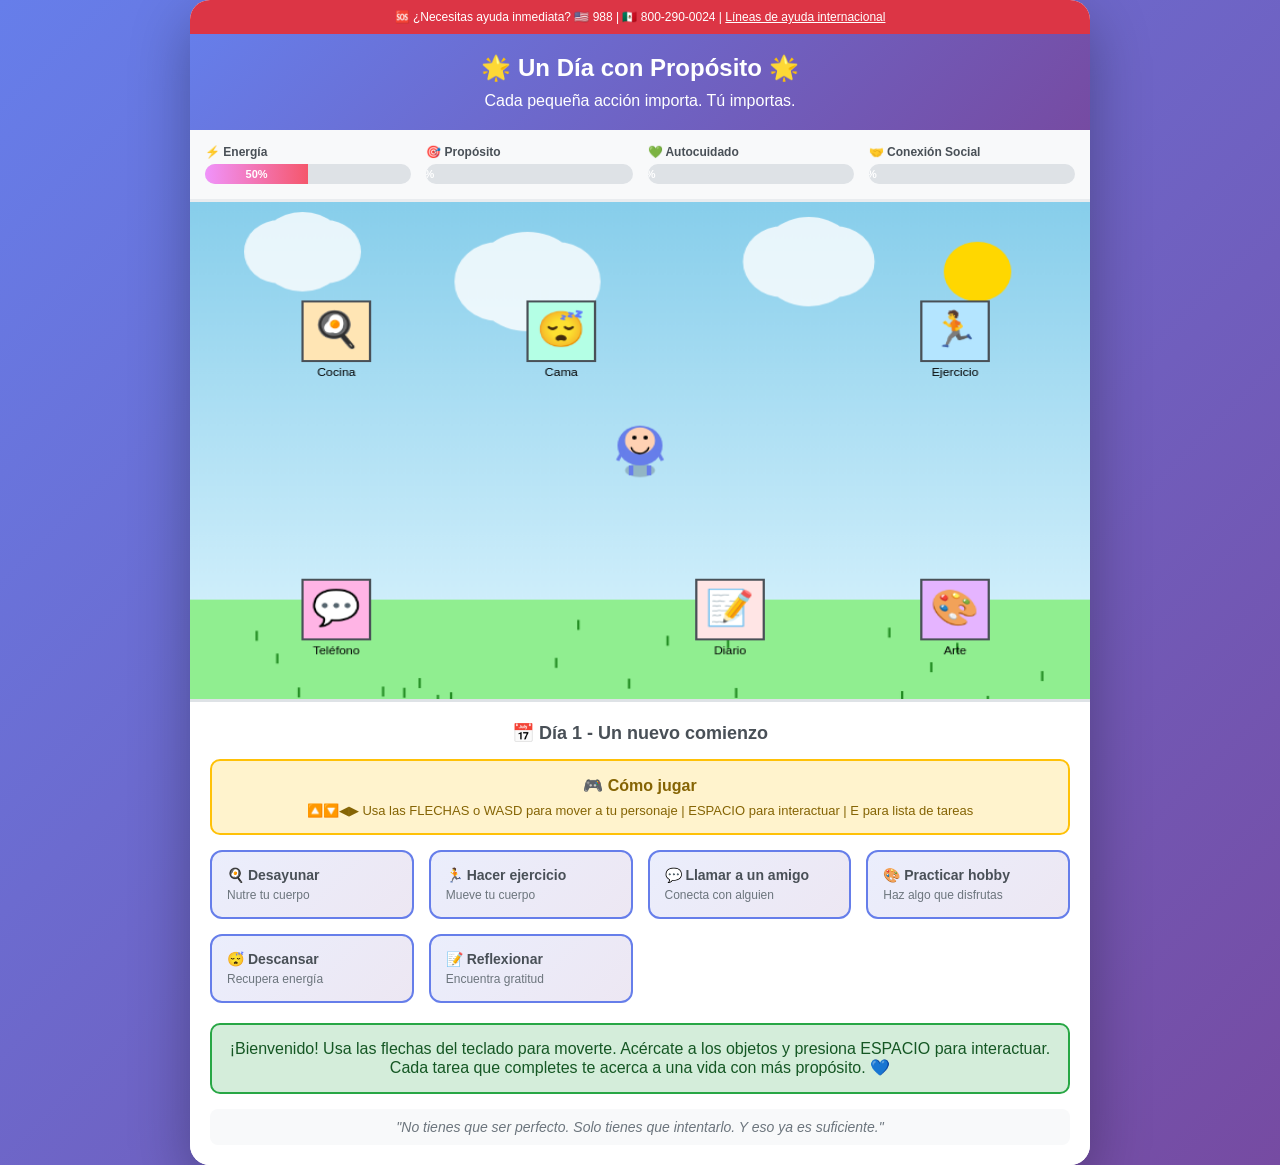
==== interactive-game.html @ 07a1b83d "Add interactive 2D therapeutic game with animated character Created "Un Día con Propósito" - an inte" ====
<!DOCTYPE html>
<html lang="es">
<head>
    <meta charset="UTF-8">
    <meta name="viewport" content="width=device-width, initial-scale=1.0">
    <title>Un Día con Propósito - Juego Terapéutico Interactivo</title>
    <style>
        * {
            margin: 0;
            padding: 0;
            box-sizing: border-box;
        }

        body {
            font-family: 'Segoe UI', Tahoma, Geneva, Verdana, sans-serif;
            background: linear-gradient(135deg, #667eea 0%, #764ba2 100%);
            display: flex;
            justify-content: center;
            align-items: center;
            min-height: 100vh;
            overflow: hidden;
        }

        #game-container {
            background: white;
            border-radius: 20px;
            box-shadow: 0 20px 60px rgba(0,0,0,0.3);
            overflow: hidden;
            max-width: 900px;
            width: 95%;
        }

        #game-header {
            background: linear-gradient(135deg, #667eea 0%, #764ba2 100%);
            color: white;
            padding: 20px;
            text-align: center;
        }

        #game-header h1 {
            font-size: 24px;
            margin-bottom: 10px;
        }

        #game-stats {
            display: flex;
            justify-content: space-around;
            flex-wrap: wrap;
            gap: 15px;
            padding: 15px;
            background: #f8f9fa;
            border-bottom: 3px solid #e9ecef;
        }

        .stat-bar {
            flex: 1;
            min-width: 150px;
        }

        .stat-label {
            font-size: 12px;
            font-weight: bold;
            color: #495057;
            margin-bottom: 5px;
            display: flex;
            align-items: center;
            gap: 5px;
        }

        .stat-progress {
            background: #dee2e6;
            height: 20px;
            border-radius: 10px;
            overflow: hidden;
            position: relative;
        }

        .stat-fill {
            height: 100%;
            transition: width 0.5s ease, background-color 0.5s ease;
            display: flex;
            align-items: center;
            justify-content: center;
            font-size: 11px;
            font-weight: bold;
            color: white;
        }

        .stat-fill.energy {
            background: linear-gradient(90deg, #f093fb 0%, #f5576c 100%);
        }

        .stat-fill.purpose {
            background: linear-gradient(90deg, #4facfe 0%, #00f2fe 100%);
        }

        .stat-fill.care {
            background: linear-gradient(90deg, #43e97b 0%, #38f9d7 100%);
        }

        .stat-fill.social {
            background: linear-gradient(90deg, #fa709a 0%, #fee140 100%);
        }

        #game-canvas {
            display: block;
            background: #e3f2fd;
            width: 100%;
            height: 500px;
            border-bottom: 3px solid #dee2e6;
        }

        #game-info {
            padding: 20px;
            background: white;
        }

        #tasks-container {
            display: grid;
            grid-template-columns: repeat(auto-fit, minmax(200px, 1fr));
            gap: 15px;
            margin-bottom: 20px;
        }

        .task-card {
            background: linear-gradient(135deg, #667eea22 0%, #764ba222 100%);
            border: 2px solid #667eea;
            border-radius: 12px;
            padding: 15px;
            cursor: pointer;
            transition: all 0.3s ease;
            position: relative;
        }

        .task-card:hover {
            transform: translateY(-3px);
            box-shadow: 0 5px 15px rgba(102, 126, 234, 0.3);
        }

        .task-card.completed {
            background: linear-gradient(135deg, #43e97b22 0%, #38f9d722 100%);
            border-color: #43e97b;
            opacity: 0.7;
        }

        .task-card.completed::after {
            content: '✓';
            position: absolute;
            top: 10px;
            right: 10px;
            font-size: 24px;
            color: #43e97b;
        }

        .task-title {
            font-weight: bold;
            color: #495057;
            margin-bottom: 5px;
            font-size: 14px;
        }

        .task-description {
            font-size: 12px;
            color: #6c757d;
        }

        #controls-hint {
            background: #fff3cd;
            border: 2px solid #ffc107;
            border-radius: 10px;
            padding: 15px;
            margin-bottom: 15px;
            text-align: center;
        }

        #controls-hint h3 {
            color: #856404;
            font-size: 16px;
            margin-bottom: 8px;
        }

        #controls-hint p {
            color: #856404;
            font-size: 13px;
        }

        #message-box {
            background: #d4edda;
            border: 2px solid #28a745;
            border-radius: 10px;
            padding: 15px;
            margin-top: 15px;
            display: none;
            animation: slideIn 0.3s ease;
        }

        @keyframes slideIn {
            from {
                opacity: 0;
                transform: translateY(-10px);
            }
            to {
                opacity: 1;
                transform: translateY(0);
            }
        }

        #message-text {
            color: #155724;
            font-weight: 500;
            text-align: center;
        }

        .crisis-banner {
            background: #dc3545;
            color: white;
            padding: 10px;
            text-align: center;
            font-size: 12px;
        }

        .crisis-banner a {
            color: white;
            text-decoration: underline;
        }

        #day-counter {
            text-align: center;
            font-size: 18px;
            color: #495057;
            font-weight: bold;
            margin-bottom: 15px;
        }

        .motivational-quote {
            text-align: center;
            font-style: italic;
            color: #6c757d;
            font-size: 14px;
            margin-top: 15px;
            padding: 10px;
            background: #f8f9fa;
            border-radius: 8px;
        }
    </style>
</head>
<body>
    <div id="game-container">
        <div class="crisis-banner">
            🆘 ¿Necesitas ayuda inmediata? 🇺🇸 988 | 🇲🇽 800-290-0024 |
            <a href="https://findahelpline.com" target="_blank">Líneas de ayuda internacional</a>
        </div>

        <div id="game-header">
            <h1>🌟 Un Día con Propósito 🌟</h1>
            <p>Cada pequeña acción importa. Tú importas.</p>
        </div>

        <div id="game-stats">
            <div class="stat-bar">
                <div class="stat-label">⚡ Energía</div>
                <div class="stat-progress">
                    <div class="stat-fill energy" id="energy-bar" style="width: 50%">50%</div>
                </div>
            </div>
            <div class="stat-bar">
                <div class="stat-label">🎯 Propósito</div>
                <div class="stat-progress">
                    <div class="stat-fill purpose" id="purpose-bar" style="width: 0%">0%</div>
                </div>
            </div>
            <div class="stat-bar">
                <div class="stat-label">💚 Autocuidado</div>
                <div class="stat-progress">
                    <div class="stat-fill care" id="care-bar" style="width: 0%">0%</div>
                </div>
            </div>
            <div class="stat-bar">
                <div class="stat-label">🤝 Conexión Social</div>
                <div class="stat-progress">
                    <div class="stat-fill social" id="social-bar" style="width: 0%">0%</div>
                </div>
            </div>
        </div>

        <canvas id="game-canvas" width="800" height="500"></canvas>

        <div id="game-info">
            <div id="day-counter">📅 Día 1 - Un nuevo comienzo</div>

            <div id="controls-hint">
                <h3>🎮 Cómo jugar</h3>
                <p>🔼🔽◀▶ Usa las FLECHAS o WASD para mover a tu personaje |
                   ESPACIO para interactuar | E para lista de tareas</p>
            </div>

            <div id="tasks-container">
                <div class="task-card" data-task="breakfast">
                    <div class="task-title">🍳 Desayunar</div>
                    <div class="task-description">Nutre tu cuerpo</div>
                </div>
                <div class="task-card" data-task="exercise">
                    <div class="task-title">🏃 Hacer ejercicio</div>
                    <div class="task-description">Mueve tu cuerpo</div>
                </div>
                <div class="task-card" data-task="friend">
                    <div class="task-title">💬 Llamar a un amigo</div>
                    <div class="task-description">Conecta con alguien</div>
                </div>
                <div class="task-card" data-task="hobby">
                    <div class="task-title">🎨 Practicar hobby</div>
                    <div class="task-description">Haz algo que disfrutas</div>
                </div>
                <div class="task-card" data-task="rest">
                    <div class="task-title">😴 Descansar</div>
                    <div class="task-description">Recupera energía</div>
                </div>
                <div class="task-card" data-task="gratitude">
                    <div class="task-title">📝 Reflexionar</div>
                    <div class="task-description">Encuentra gratitud</div>
                </div>
            </div>

            <div id="message-box">
                <div id="message-text"></div>
            </div>

            <div class="motivational-quote">
                "No tienes que ser perfecto. Solo tienes que intentarlo. Y eso ya es suficiente."
            </div>
        </div>
    </div>

    <script>
        // Game State
        const gameState = {
            day: 1,
            energy: 50,
            purpose: 0,
            care: 0,
            social: 0,
            tasks: {
                breakfast: false,
                exercise: false,
                friend: false,
                hobby: false,
                rest: false,
                gratitude: false
            },
            playerX: 400,
            playerY: 250,
            playerSpeed: 3,
            playerDirection: 'down',
            playerAnimFrame: 0,
            animCounter: 0
        };

        // Canvas setup
        const canvas = document.getElementById('game-canvas');
        const ctx = canvas.getContext('2d');

        // Game objects in the world
        const gameObjects = [
            { x: 100, y: 100, width: 60, height: 60, type: 'breakfast', emoji: '🍳', label: 'Cocina', color: '#FFE5B4' },
            { x: 650, y: 100, width: 60, height: 60, type: 'exercise', emoji: '🏃', label: 'Ejercicio', color: '#B4E5FF' },
            { x: 100, y: 380, width: 60, height: 60, type: 'friend', emoji: '💬', label: 'Teléfono', color: '#FFB4E5' },
            { x: 650, y: 380, width: 60, height: 60, type: 'hobby', emoji: '🎨', label: 'Arte', color: '#E5B4FF' },
            { x: 300, y: 100, width: 60, height: 60, type: 'rest', emoji: '😴', label: 'Cama', color: '#B4FFE5' },
            { x: 450, y: 380, width: 60, height: 60, type: 'gratitude', emoji: '📝', label: 'Diario', color: '#FFE5E5' }
        ];

        // Keyboard state
        const keys = {};

        // Event listeners
        document.addEventListener('keydown', (e) => {
            keys[e.key.toLowerCase()] = true;

            if (e.key === ' ') {
                e.preventDefault();
                checkInteraction();
            }
        });

        document.addEventListener('keyup', (e) => {
            keys[e.key.toLowerCase()] = false;
        });

        // Update player position
        function updatePlayer() {
            let moving = false;
            let newX = gameState.playerX;
            let newY = gameState.playerY;

            // Movement controls
            if (keys['arrowup'] || keys['w']) {
                newY -= gameState.playerSpeed;
                gameState.playerDirection = 'up';
                moving = true;
            }
            if (keys['arrowdown'] || keys['s']) {
                newY += gameState.playerSpeed;
                gameState.playerDirection = 'down';
                moving = true;
            }
            if (keys['arrowleft'] || keys['a']) {
                newX -= gameState.playerSpeed;
                gameState.playerDirection = 'left';
                moving = true;
            }
            if (keys['arrowright'] || keys['d']) {
                newX += gameState.playerSpeed;
                gameState.playerDirection = 'right';
                moving = true;
            }

            // Boundary checking
            const playerSize = 40;
            if (newX >= playerSize/2 && newX <= canvas.width - playerSize/2) {
                gameState.playerX = newX;
            }
            if (newY >= playerSize/2 && newY <= canvas.height - playerSize/2) {
                gameState.playerY = newY;
            }

            // Animation
            if (moving) {
                gameState.animCounter++;
                if (gameState.animCounter % 10 === 0) {
                    gameState.playerAnimFrame = (gameState.playerAnimFrame + 1) % 4;
                }
            } else {
                gameState.playerAnimFrame = 0;
            }
        }

        // Draw player (animated character)
        function drawPlayer() {
            const playerSize = 40;
            const x = gameState.playerX;
            const y = gameState.playerY;

            // Shadow
            ctx.fillStyle = 'rgba(0,0,0,0.2)';
            ctx.beginPath();
            ctx.ellipse(x, y + playerSize/2, playerSize/3, playerSize/6, 0, 0, Math.PI * 2);
            ctx.fill();

            // Body
            ctx.fillStyle = '#667eea';
            ctx.beginPath();
            ctx.arc(x, y - 5, playerSize/2, 0, Math.PI * 2);
            ctx.fill();

            // Face
            ctx.fillStyle = '#FFD1B3';
            ctx.beginPath();
            ctx.arc(x, y - 10, playerSize/3, 0, Math.PI * 2);
            ctx.fill();

            // Eyes
            const eyeOffset = 5;
            const eyeY = y - 13;
            ctx.fillStyle = '#000';

            // Blink animation
            if (gameState.playerAnimFrame === 2) {
                ctx.fillRect(x - eyeOffset, eyeY, 3, 1);
                ctx.fillRect(x + eyeOffset - 3, eyeY, 3, 1);
            } else {
                ctx.beginPath();
                ctx.arc(x - eyeOffset, eyeY, 2, 0, Math.PI * 2);
                ctx.arc(x + eyeOffset, eyeY, 2, 0, Math.PI * 2);
                ctx.fill();
            }

            // Smile
            ctx.strokeStyle = '#000';
            ctx.lineWidth = 1.5;
            ctx.beginPath();
            ctx.arc(x, y - 5, 8, 0.2, Math.PI - 0.2);
            ctx.stroke();

            // Arms (animated)
            const armOffset = Math.sin(gameState.playerAnimFrame * 0.5) * 3;
            ctx.strokeStyle = '#667eea';
            ctx.lineWidth = 3;

            // Left arm
            ctx.beginPath();
            ctx.moveTo(x - 15, y);
            ctx.lineTo(x - 20, y + 10 + armOffset);
            ctx.stroke();

            // Right arm
            ctx.beginPath();
            ctx.moveTo(x + 15, y);
            ctx.lineTo(x + 20, y + 10 - armOffset);
            ctx.stroke();

            // Legs (animated)
            const legOffset = Math.sin(gameState.playerAnimFrame * 0.5) * 5;
            ctx.lineWidth = 4;

            // Left leg
            ctx.beginPath();
            ctx.moveTo(x - 8, y + 15);
            ctx.lineTo(x - 8, y + 25 + legOffset);
            ctx.stroke();

            // Right leg
            ctx.beginPath();
            ctx.moveTo(x + 8, y + 15);
            ctx.lineTo(x + 8, y + 25 - legOffset);
            ctx.stroke();
        }

        // Draw game objects
        function drawObjects() {
            gameObjects.forEach(obj => {
                // Object background
                ctx.fillStyle = obj.color;
                ctx.fillRect(obj.x, obj.y, obj.width, obj.height);

                // Border
                ctx.strokeStyle = '#495057';
                ctx.lineWidth = 2;
                ctx.strokeRect(obj.x, obj.y, obj.width, obj.height);

                // Emoji
                ctx.font = '35px Arial';
                ctx.textAlign = 'center';
                ctx.textBaseline = 'middle';
                ctx.fillText(obj.emoji, obj.x + obj.width/2, obj.y + obj.height/2);

                // Label
                ctx.font = '11px Arial';
                ctx.fillStyle = '#000';
                ctx.fillText(obj.label, obj.x + obj.width/2, obj.y + obj.height + 12);

                // Highlight if near player
                const distance = Math.hypot(
                    gameState.playerX - (obj.x + obj.width/2),
                    gameState.playerY - (obj.y + obj.height/2)
                );

                if (distance < 80) {
                    ctx.strokeStyle = '#ffc107';
                    ctx.lineWidth = 3;
                    ctx.strokeRect(obj.x - 2, obj.y - 2, obj.width + 4, obj.height + 4);

                    // "Press SPACE" hint
                    if (!gameState.tasks[obj.type]) {
                        ctx.font = 'bold 12px Arial';
                        ctx.fillStyle = '#ffc107';
                        ctx.fillText('ESPACIO', obj.x + obj.width/2, obj.y - 15);
                    }
                }

                // Checkmark if completed
                if (gameState.tasks[obj.type]) {
                    ctx.font = '25px Arial';
                    ctx.fillStyle = '#28a745';
                    ctx.fillText('✓', obj.x + obj.width - 10, obj.y + 10);
                }
            });
        }

        // Draw background
        function drawBackground() {
            // Sky gradient
            const gradient = ctx.createLinearGradient(0, 0, 0, canvas.height);
            gradient.addColorStop(0, '#87CEEB');
            gradient.addColorStop(1, '#E0F6FF');
            ctx.fillStyle = gradient;
            ctx.fillRect(0, 0, canvas.width, canvas.height);

            // Ground
            ctx.fillStyle = '#90EE90';
            ctx.fillRect(0, canvas.height - 100, canvas.width, 100);

            // Clouds
            drawCloud(100, 50, 40);
            drawCloud(300, 80, 50);
            drawCloud(550, 60, 45);

            // Sun
            ctx.fillStyle = '#FFD700';
            ctx.beginPath();
            ctx.arc(700, 70, 30, 0, Math.PI * 2);
            ctx.fill();

            // Grass details
            for (let i = 0; i < 20; i++) {
                const x = Math.random() * canvas.width;
                const y = canvas.height - Math.random() * 80;
                ctx.fillStyle = '#228B22';
                ctx.fillRect(x, y, 2, 10);
            }
        }

        function drawCloud(x, y, size) {
            ctx.fillStyle = 'rgba(255, 255, 255, 0.8)';
            ctx.beginPath();
            ctx.arc(x, y, size, 0, Math.PI * 2);
            ctx.arc(x + size/2, y, size * 0.8, 0, Math.PI * 2);
            ctx.arc(x - size/2, y, size * 0.8, 0, Math.PI * 2);
            ctx.fill();
        }

        // Check for interactions
        function checkInteraction() {
            gameObjects.forEach(obj => {
                const distance = Math.hypot(
                    gameState.playerX - (obj.x + obj.width/2),
                    gameState.playerY - (obj.y + obj.height/2)
                );

                if (distance < 80 && !gameState.tasks[obj.type]) {
                    completeTask(obj.type);
                }
            });
        }

        // Complete a task
        function completeTask(taskType) {
            if (gameState.tasks[taskType]) return;

            gameState.tasks[taskType] = true;

            // Update task card
            const taskCard = document.querySelector(`[data-task="${taskType}"]`);
            if (taskCard) {
                taskCard.classList.add('completed');
            }

            // Update stats based on task
            const taskEffects = {
                breakfast: { energy: 10, care: 15, purpose: 10, message: '¡Excelente! Nutriste tu cuerpo. Cada comida es un acto de amor propio.' },
                exercise: { energy: -5, care: 20, purpose: 15, message: '¡Increíble! Moviste tu cuerpo. El ejercicio libera endorfinas que mejoran tu ánimo.' },
                friend: { social: 25, purpose: 15, energy: 5, message: '¡Genial! Conectaste con alguien. Las relaciones son esenciales para nuestro bienestar.' },
                hobby: { purpose: 20, care: 10, energy: -3, message: '¡Maravilloso! Hiciste algo que disfrutas. Tus pasiones dan sentido a la vida.' },
                rest: { energy: 20, care: 15, purpose: 5, message: '¡Bien hecho! Descansaste. El descanso no es pereza, es necesario para recuperarte.' },
                gratitude: { purpose: 25, care: 10, social: 10, message: '¡Hermoso! Reflexionaste sobre lo bueno. La gratitud transforma nuestra perspectiva.' }
            };

            const effect = taskEffects[taskType];

            // Apply stat changes
            gameState.energy = Math.max(0, Math.min(100, gameState.energy + (effect.energy || 0)));
            gameState.purpose = Math.min(100, gameState.purpose + (effect.purpose || 0));
            gameState.care = Math.min(100, gameState.care + (effect.care || 0));
            gameState.social = Math.min(100, gameState.social + (effect.social || 0));

            // Update UI
            updateStats();
            showMessage(effect.message);

            // Check if all tasks completed
            if (Object.values(gameState.tasks).every(t => t)) {
                setTimeout(() => {
                    completeDay();
                }, 2000);
            }
        }

        // Update stat bars
        function updateStats() {
            updateStatBar('energy-bar', gameState.energy);
            updateStatBar('purpose-bar', gameState.purpose);
            updateStatBar('care-bar', gameState.care);
            updateStatBar('social-bar', gameState.social);
        }

        function updateStatBar(id, value) {
            const bar = document.getElementById(id);
            bar.style.width = value + '%';
            bar.textContent = Math.round(value) + '%';
        }

        // Show message
        function showMessage(text) {
            const messageBox = document.getElementById('message-box');
            const messageText = document.getElementById('message-text');

            messageText.textContent = text;
            messageBox.style.display = 'block';
            messageBox.style.background = '#d4edda';
            messageBox.style.borderColor = '#28a745';

            setTimeout(() => {
                messageBox.style.display = 'none';
            }, 4000);
        }

        // Complete day
        function completeDay() {
            const avgScore = (gameState.purpose + gameState.care + gameState.social) / 3;

            let message = '';
            if (avgScore >= 80) {
                message = '🌟 ¡DÍA INCREÍBLE! Completaste todas tus tareas. Cada paso que das importa. Estás construyendo una vida con propósito. ¡Mañana será otro día lleno de oportunidades!';
            } else if (avgScore >= 60) {
                message = '💫 ¡BUEN TRABAJO! Hiciste lo mejor que pudiste hoy. No tienes que ser perfecto. El progreso, no la perfección, es lo que cuenta.';
            } else {
                message = '💚 ¡LO LOGRASTE! Completaste el día. Eso ya es una victoria. Cada día es una nueva oportunidad para intentarlo.';
            }

            showMessage(message);

            setTimeout(() => {
                if (confirm(message + '\n\n¿Quieres comenzar un nuevo día?')) {
                    startNewDay();
                }
            }, 3000);
        }

        // Start new day
        function startNewDay() {
            gameState.day++;
            gameState.energy = 50;
            gameState.purpose = 0;
            gameState.care = 0;
            gameState.social = 0;

            // Reset tasks
            for (let task in gameState.tasks) {
                gameState.tasks[task] = false;
            }

            // Reset task cards
            document.querySelectorAll('.task-card').forEach(card => {
                card.classList.remove('completed');
            });

            // Update day counter
            document.getElementById('day-counter').textContent = `📅 Día ${gameState.day} - Sigue adelante`;

            // Update stats
            updateStats();

            // Show new day message
            showMessage(`🌅 ¡Bienvenido al Día ${gameState.day}! Cada día es una nueva oportunidad para cuidarte y encontrar propósito.`);

            // Change motivational quote
            const quotes = [
                '"No tienes que ser perfecto. Solo tienes que intentarlo. Y eso ya es suficiente."',
                '"Cada pequeño paso cuenta. Tu progreso importa, sin importar cuán pequeño sea."',
                '"Está bien tener días difíciles. Lo importante es que sigas aquí."',
                '"Tu vida tiene valor. Tu existencia importa. Eres importante."',
                '"El autocuidado no es egoísmo. Es necesario para tu bienestar."',
                '"No estás solo. Hay personas que se preocupan por ti."',
                '"Celebra tus pequeñas victorias. Todas ellas cuentan."'
            ];
            const randomQuote = quotes[Math.floor(Math.random() * quotes.length)];
            document.querySelector('.motivational-quote').textContent = randomQuote;
        }

        // Main game loop
        function gameLoop() {
            updatePlayer();

            // Draw everything
            drawBackground();
            drawObjects();
            drawPlayer();

            requestAnimationFrame(gameLoop);
        }

        // Initialize game
        function initGame() {
            updateStats();
            showMessage('¡Bienvenido! Usa las flechas del teclado para moverte. Acércate a los objetos y presiona ESPACIO para interactuar. Cada tarea que completes te acerca a una vida con más propósito. 💙');
            gameLoop();
        }

        // Start the game
        initGame();
    </script>
</body>
</html>
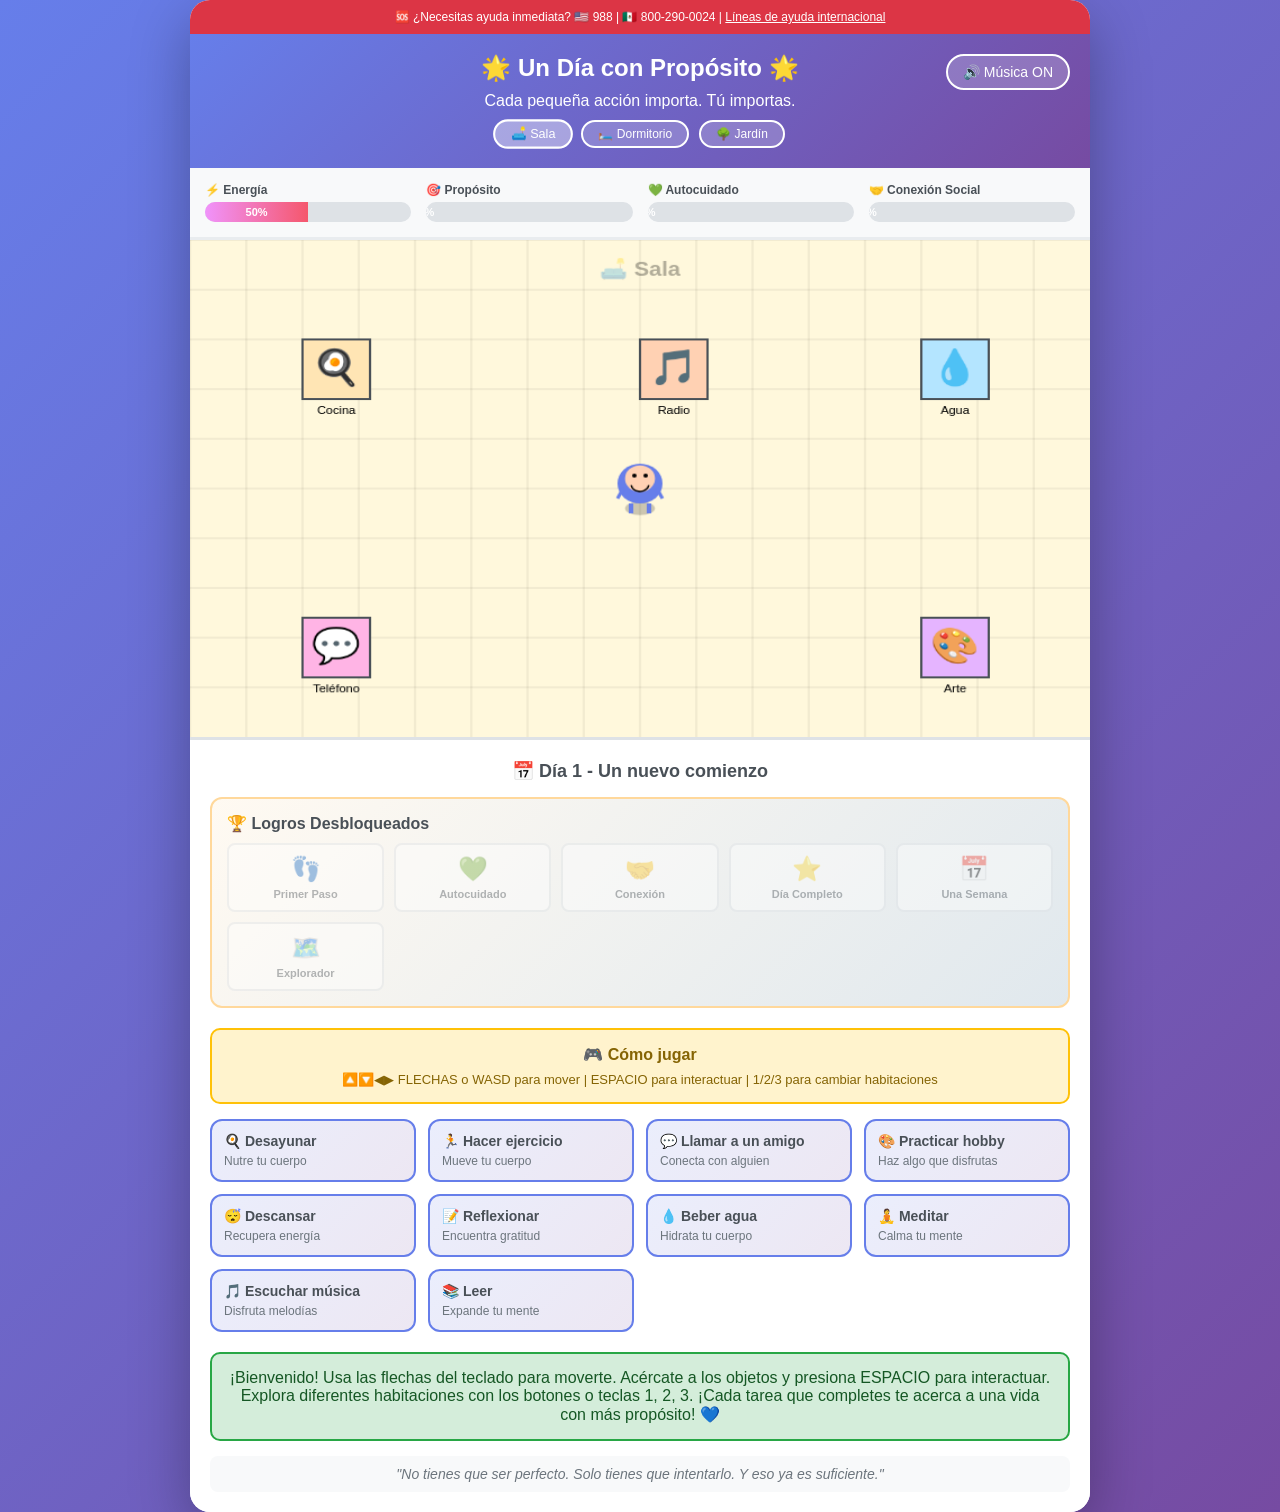
==== commit b413b469: "Enhance interactive game with major improvements Added extensive new features to the therapeutic gam" ====
--- a/interactive-game.html
+++ b/interactive-game.html
@@ -35,11 +35,54 @@
             color: white;
             padding: 20px;
             text-align: center;
+            position: relative;
         }
 
         #game-header h1 {
             font-size: 24px;
             margin-bottom: 10px;
+        }
+
+        #music-toggle {
+            position: absolute;
+            top: 20px;
+            right: 20px;
+            background: rgba(255,255,255,0.2);
+            border: 2px solid white;
+            color: white;
+            padding: 8px 15px;
+            border-radius: 20px;
+            cursor: pointer;
+            font-size: 14px;
+            transition: all 0.3s ease;
+        }
+
+        #music-toggle:hover {
+            background: rgba(255,255,255,0.3);
+            transform: scale(1.05);
+        }
+
+        #room-selector {
+            display: flex;
+            gap: 10px;
+            justify-content: center;
+            margin-top: 10px;
+        }
+
+        .room-btn {
+            background: rgba(255,255,255,0.2);
+            border: 2px solid white;
+            color: white;
+            padding: 5px 15px;
+            border-radius: 15px;
+            cursor: pointer;
+            font-size: 12px;
+            transition: all 0.3s ease;
+        }
+
+        .room-btn:hover, .room-btn.active {
+            background: rgba(255,255,255,0.4);
+            transform: scale(1.05);
         }
 
         #game-stats {
@@ -115,10 +158,101 @@
             background: white;
         }
 
+        #achievements-container {
+            margin-bottom: 20px;
+            background: linear-gradient(135deg, #ffd89b22 0%, #19547b22 100%);
+            border: 2px solid #ffd89b;
+            border-radius: 12px;
+            padding: 15px;
+        }
+
+        #achievements-title {
+            font-weight: bold;
+            color: #495057;
+            margin-bottom: 10px;
+            font-size: 16px;
+        }
+
+        #achievements-list {
+            display: grid;
+            grid-template-columns: repeat(auto-fit, minmax(150px, 1fr));
+            gap: 10px;
+        }
+
+        .achievement {
+            background: white;
+            border: 2px solid #dee2e6;
+            border-radius: 8px;
+            padding: 10px;
+            text-align: center;
+            transition: all 0.3s ease;
+            opacity: 0.4;
+        }
+
+        .achievement.unlocked {
+            opacity: 1;
+            border-color: #ffd700;
+            background: linear-gradient(135deg, #ffd70022 0%, #ffed4e22 100%);
+        }
+
+        .achievement-icon {
+            font-size: 24px;
+            margin-bottom: 5px;
+        }
+
+        .achievement-name {
+            font-size: 11px;
+            font-weight: bold;
+            color: #495057;
+        }
+
+        #achievement-notification {
+            position: fixed;
+            top: 20px;
+            right: 20px;
+            background: linear-gradient(135deg, #ffd700 0%, #ffed4e 100%);
+            border: 3px solid #fff;
+            border-radius: 15px;
+            padding: 20px;
+            box-shadow: 0 10px 30px rgba(0,0,0,0.3);
+            display: none;
+            animation: slideInRight 0.5s ease, pulse 2s infinite;
+            z-index: 1000;
+            max-width: 250px;
+        }
+
+        @keyframes slideInRight {
+            from {
+                transform: translateX(400px);
+                opacity: 0;
+            }
+            to {
+                transform: translateX(0);
+                opacity: 1;
+            }
+        }
+
+        @keyframes pulse {
+            0%, 100% { transform: scale(1); }
+            50% { transform: scale(1.05); }
+        }
+
+        .notification-title {
+            font-size: 18px;
+            font-weight: bold;
+            color: #856404;
+            margin-bottom: 10px;
+        }
+
+        .notification-content {
+            font-size: 14px;
+            color: #856404;
+        }
+
         #tasks-container {
             display: grid;
-            grid-template-columns: repeat(auto-fit, minmax(200px, 1fr));
-            gap: 15px;
+            grid-template-columns: repeat(auto-fit, minmax(180px, 1fr));
+            gap: 12px;
             margin-bottom: 20px;
         }
 
@@ -126,7 +260,7 @@
             background: linear-gradient(135deg, #667eea22 0%, #764ba222 100%);
             border: 2px solid #667eea;
             border-radius: 12px;
-            padding: 15px;
+            padding: 12px;
             cursor: pointer;
             transition: all 0.3s ease;
             position: relative;
@@ -242,6 +376,17 @@
             background: #f8f9fa;
             border-radius: 8px;
         }
+
+        @keyframes celebrate {
+            0%, 100% { transform: translateY(0) rotate(0deg); }
+            25% { transform: translateY(-20px) rotate(-10deg); }
+            75% { transform: translateY(-20px) rotate(10deg); }
+        }
+
+        @keyframes float {
+            0%, 100% { transform: translateY(0px); }
+            50% { transform: translateY(-10px); }
+        }
     </style>
 </head>
 <body>
@@ -252,8 +397,14 @@
         </div>
 
         <div id="game-header">
+            <button id="music-toggle">🔊 Música ON</button>
             <h1>🌟 Un Día con Propósito 🌟</h1>
             <p>Cada pequeña acción importa. Tú importas.</p>
+            <div id="room-selector">
+                <button class="room-btn active" data-room="living">🛋️ Sala</button>
+                <button class="room-btn" data-room="bedroom">🛏️ Dormitorio</button>
+                <button class="room-btn" data-room="garden">🌳 Jardín</button>
+            </div>
         </div>
 
         <div id="game-stats">
@@ -288,10 +439,39 @@
         <div id="game-info">
             <div id="day-counter">📅 Día 1 - Un nuevo comienzo</div>
 
+            <div id="achievements-container">
+                <div id="achievements-title">🏆 Logros Desbloqueados</div>
+                <div id="achievements-list">
+                    <div class="achievement" data-achievement="first-step">
+                        <div class="achievement-icon">👣</div>
+                        <div class="achievement-name">Primer Paso</div>
+                    </div>
+                    <div class="achievement" data-achievement="self-care">
+                        <div class="achievement-icon">💚</div>
+                        <div class="achievement-name">Autocuidado</div>
+                    </div>
+                    <div class="achievement" data-achievement="social">
+                        <div class="achievement-icon">🤝</div>
+                        <div class="achievement-name">Conexión</div>
+                    </div>
+                    <div class="achievement" data-achievement="complete-day">
+                        <div class="achievement-icon">⭐</div>
+                        <div class="achievement-name">Día Completo</div>
+                    </div>
+                    <div class="achievement" data-achievement="week">
+                        <div class="achievement-icon">📅</div>
+                        <div class="achievement-name">Una Semana</div>
+                    </div>
+                    <div class="achievement" data-achievement="explorer">
+                        <div class="achievement-icon">🗺️</div>
+                        <div class="achievement-name">Explorador</div>
+                    </div>
+                </div>
+            </div>
+
             <div id="controls-hint">
                 <h3>🎮 Cómo jugar</h3>
-                <p>🔼🔽◀▶ Usa las FLECHAS o WASD para mover a tu personaje |
-                   ESPACIO para interactuar | E para lista de tareas</p>
+                <p>🔼🔽◀▶ FLECHAS o WASD para mover | ESPACIO para interactuar | 1/2/3 para cambiar habitaciones</p>
             </div>
 
             <div id="tasks-container">
@@ -318,6 +498,22 @@
                 <div class="task-card" data-task="gratitude">
                     <div class="task-title">📝 Reflexionar</div>
                     <div class="task-description">Encuentra gratitud</div>
+                </div>
+                <div class="task-card" data-task="water">
+                    <div class="task-title">💧 Beber agua</div>
+                    <div class="task-description">Hidrata tu cuerpo</div>
+                </div>
+                <div class="task-card" data-task="meditate">
+                    <div class="task-title">🧘 Meditar</div>
+                    <div class="task-description">Calma tu mente</div>
+                </div>
+                <div class="task-card" data-task="music">
+                    <div class="task-title">🎵 Escuchar música</div>
+                    <div class="task-description">Disfruta melodías</div>
+                </div>
+                <div class="task-card" data-task="read">
+                    <div class="task-title">📚 Leer</div>
+                    <div class="task-description">Expande tu mente</div>
                 </div>
             </div>
 
@@ -331,7 +527,86 @@
         </div>
     </div>
 
+    <div id="achievement-notification">
+        <div class="notification-title">🏆 ¡Logro Desbloqueado!</div>
+        <div class="notification-content" id="notification-text"></div>
+    </div>
+
     <script>
+        // Audio Context for background music
+        let audioContext;
+        let musicGain;
+        let musicPlaying = false;
+        let oscillators = [];
+
+        // Initialize audio
+        function initAudio() {
+            audioContext = new (window.AudioContext || window.webkitAudioContext)();
+            musicGain = audioContext.createGain();
+            musicGain.gain.value = 0.1;
+            musicGain.connect(audioContext.destination);
+        }
+
+        // Play relaxing background music (ambient tones)
+        function playMusic() {
+            if (!audioContext) initAudio();
+
+            // Clear existing oscillators
+            stopMusic();
+
+            // Create ambient music with multiple oscillators
+            const frequencies = [261.63, 329.63, 392.00, 523.25]; // C major chord
+
+            frequencies.forEach((freq, index) => {
+                const osc = audioContext.createOscillator();
+                const oscGain = audioContext.createGain();
+
+                osc.type = 'sine';
+                osc.frequency.value = freq;
+
+                oscGain.gain.value = 0.05;
+                oscGain.gain.setValueAtTime(0, audioContext.currentTime);
+                oscGain.gain.linearRampToValueAtTime(0.05, audioContext.currentTime + 2);
+
+                osc.connect(oscGain);
+                oscGain.connect(musicGain);
+
+                osc.start(audioContext.currentTime + index * 0.1);
+                oscillators.push({ osc, gain: oscGain });
+            });
+
+            musicPlaying = true;
+        }
+
+        function stopMusic() {
+            oscillators.forEach(({ osc, gain }) => {
+                gain.gain.linearRampToValueAtTime(0, audioContext.currentTime + 1);
+                osc.stop(audioContext.currentTime + 1);
+            });
+            oscillators = [];
+            musicPlaying = false;
+        }
+
+        // Play success sound
+        function playSuccessSound() {
+            if (!audioContext) initAudio();
+
+            const osc = audioContext.createOscillator();
+            const gain = audioContext.createGain();
+
+            osc.frequency.value = 523.25; // C5
+            osc.type = 'sine';
+
+            gain.gain.value = 0.3;
+            gain.gain.exponentialRampToValueAtTime(0.01, audioContext.currentTime + 0.5);
+
+            osc.connect(gain);
+            gain.connect(audioContext.destination);
+
+            osc.start();
+            osc.stop(audioContext.currentTime + 0.5);
+        }
+
         // Game State
         const gameState = {
             day: 1,
@@ -339,35 +614,74 @@
             purpose: 0,
             care: 0,
             social: 0,
+            currentRoom: 'living',
             tasks: {
                 breakfast: false,
                 exercise: false,
                 friend: false,
                 hobby: false,
                 rest: false,
-                gratitude: false
+                gratitude: false,
+                water: false,
+                meditate: false,
+                music: false,
+                read: false
+            },
+            achievements: {
+                'first-step': false,
+                'self-care': false,
+                'social': false,
+                'complete-day': false,
+                'week': false,
+                'explorer': false
             },
             playerX: 400,
             playerY: 250,
             playerSpeed: 3,
             playerDirection: 'down',
             playerAnimFrame: 0,
-            animCounter: 0
+            animCounter: 0,
+            celebrating: false,
+            roomsVisited: new Set(['living'])
         };
 
         // Canvas setup
         const canvas = document.getElementById('game-canvas');
         const ctx = canvas.getContext('2d');
 
-        // Game objects in the world
-        const gameObjects = [
-            { x: 100, y: 100, width: 60, height: 60, type: 'breakfast', emoji: '🍳', label: 'Cocina', color: '#FFE5B4' },
-            { x: 650, y: 100, width: 60, height: 60, type: 'exercise', emoji: '🏃', label: 'Ejercicio', color: '#B4E5FF' },
-            { x: 100, y: 380, width: 60, height: 60, type: 'friend', emoji: '💬', label: 'Teléfono', color: '#FFB4E5' },
-            { x: 650, y: 380, width: 60, height: 60, type: 'hobby', emoji: '🎨', label: 'Arte', color: '#E5B4FF' },
-            { x: 300, y: 100, width: 60, height: 60, type: 'rest', emoji: '😴', label: 'Cama', color: '#B4FFE5' },
-            { x: 450, y: 380, width: 60, height: 60, type: 'gratitude', emoji: '📝', label: 'Diario', color: '#FFE5E5' }
-        ];
+        // Room configurations
+        const rooms = {
+            living: {
+                name: '🛋️ Sala',
+                background: '#FFF8DC',
+                objects: [
+                    { x: 100, y: 100, width: 60, height: 60, type: 'breakfast', emoji: '🍳', label: 'Cocina', color: '#FFE5B4' },
+                    { x: 650, y: 100, width: 60, height: 60, type: 'water', emoji: '💧', label: 'Agua', color: '#B4E5FF' },
+                    { x: 100, y: 380, width: 60, height: 60, type: 'friend', emoji: '💬', label: 'Teléfono', color: '#FFB4E5' },
+                    { x: 650, y: 380, width: 60, height: 60, type: 'hobby', emoji: '🎨', label: 'Arte', color: '#E5B4FF' },
+                    { x: 400, y: 100, width: 60, height: 60, type: 'music', emoji: '🎵', label: 'Radio', color: '#FFD1B3' }
+                ]
+            },
+            bedroom: {
+                name: '🛏️ Dormitorio',
+                background: '#E6E6FA',
+                objects: [
+                    { x: 150, y: 150, width: 60, height: 60, type: 'rest', emoji: '😴', label: 'Cama', color: '#B4FFE5' },
+                    { x: 600, y: 150, width: 60, height: 60, type: 'gratitude', emoji: '📝', label: 'Diario', color: '#FFE5E5' },
+                    { x: 150, y: 350, width: 60, height: 60, type: 'meditate', emoji: '🧘', label: 'Yoga', color: '#E5D4FF' },
+                    { x: 600, y: 350, width: 60, height: 60, type: 'read', emoji: '📚', label: 'Libros', color: '#FFF4B4' }
+                ]
+            },
+            garden: {
+                name: '🌳 Jardín',
+                background: '#E8F5E9',
+                objects: [
+                    { x: 200, y: 200, width: 60, height: 60, type: 'exercise', emoji: '🏃', label: 'Ejercicio', color: '#B4FFB4' },
+                    { x: 550, y: 200, width: 60, height: 60, type: 'meditate', emoji: '🧘', label: 'Meditación', color: '#D4FFE5' },
+                    { x: 375, y: 350, width: 60, height: 60, type: 'water', emoji: '💧', label: 'Fuente', color: '#B4E5FF' }
+                ]
+            }
+        };
 
         // Keyboard state
         const keys = {};
@@ -380,14 +694,62 @@
                 e.preventDefault();
                 checkInteraction();
             }
+
+            // Room shortcuts
+            if (e.key === '1') changeRoom('living');
+            if (e.key === '2') changeRoom('bedroom');
+            if (e.key === '3') changeRoom('garden');
         });
 
         document.addEventListener('keyup', (e) => {
             keys[e.key.toLowerCase()] = false;
         });
 
+        // Music toggle
+        document.getElementById('music-toggle').addEventListener('click', function() {
+            if (musicPlaying) {
+                stopMusic();
+                this.textContent = '🔇 Música OFF';
+            } else {
+                playMusic();
+                this.textContent = '🔊 Música ON';
+            }
+        });
+
+        // Room selector buttons
+        document.querySelectorAll('.room-btn').forEach(btn => {
+            btn.addEventListener('click', function() {
+                const room = this.dataset.room;
+                changeRoom(room);
+            });
+        });
+
+        // Change room function
+        function changeRoom(roomName) {
+            gameState.currentRoom = roomName;
+            gameState.playerX = 400;
+            gameState.playerY = 250;
+
+            gameState.roomsVisited.add(roomName);
+
+            // Update active button
+            document.querySelectorAll('.room-btn').forEach(btn => {
+                btn.classList.remove('active');
+                if (btn.dataset.room === roomName) {
+                    btn.classList.add('active');
+                }
+            });
+
+            // Check explorer achievement
+            if (gameState.roomsVisited.size >= 3 && !gameState.achievements.explorer) {
+                unlockAchievement('explorer', '¡Exploraste todas las habitaciones!');
+            }
+        }
+
         // Update player position
         function updatePlayer() {
+            if (gameState.celebrating) return;
+
             let moving = false;
             let newX = gameState.playerX;
             let newY = gameState.playerY;
@@ -434,11 +796,19 @@
             }
         }
 
-        // Draw player (animated character)
+        // Draw player (animated character with more animations)
         function drawPlayer() {
             const playerSize = 40;
             const x = gameState.playerX;
             const y = gameState.playerY;
+
+            ctx.save();
+
+            // Celebration animation
+            if (gameState.celebrating) {
+                const bounce = Math.sin(gameState.animCounter * 0.2) * 15;
+                ctx.translate(0, bounce);
+            }
 
             // Shadow
             ctx.fillStyle = 'rgba(0,0,0,0.2)';
@@ -474,11 +844,12 @@
                 ctx.fill();
             }
 
-            // Smile
+            // Smile (bigger when celebrating)
             ctx.strokeStyle = '#000';
-            ctx.lineWidth = 1.5;
+            ctx.lineWidth = gameState.celebrating ? 2 : 1.5;
             ctx.beginPath();
-            ctx.arc(x, y - 5, 8, 0.2, Math.PI - 0.2);
+            const smileSize = gameState.celebrating ? 10 : 8;
+            ctx.arc(x, y - 5, smileSize, 0.2, Math.PI - 0.2);
             ctx.stroke();
 
             // Arms (animated)
@@ -486,38 +857,52 @@
             ctx.strokeStyle = '#667eea';
             ctx.lineWidth = 3;
 
-            // Left arm
-            ctx.beginPath();
-            ctx.moveTo(x - 15, y);
-            ctx.lineTo(x - 20, y + 10 + armOffset);
-            ctx.stroke();
-
-            // Right arm
-            ctx.beginPath();
-            ctx.moveTo(x + 15, y);
-            ctx.lineTo(x + 20, y + 10 - armOffset);
-            ctx.stroke();
+            if (gameState.celebrating) {
+                // Arms up when celebrating
+                ctx.beginPath();
+                ctx.moveTo(x - 15, y);
+                ctx.lineTo(x - 20, y - 15);
+                ctx.stroke();
+
+                ctx.beginPath();
+                ctx.moveTo(x + 15, y);
+                ctx.lineTo(x + 20, y - 15);
+                ctx.stroke();
+            } else {
+                // Normal arm movement
+                ctx.beginPath();
+                ctx.moveTo(x - 15, y);
+                ctx.lineTo(x - 20, y + 10 + armOffset);
+                ctx.stroke();
+
+                ctx.beginPath();
+                ctx.moveTo(x + 15, y);
+                ctx.lineTo(x + 20, y + 10 - armOffset);
+                ctx.stroke();
+            }
 
             // Legs (animated)
             const legOffset = Math.sin(gameState.playerAnimFrame * 0.5) * 5;
             ctx.lineWidth = 4;
 
-            // Left leg
             ctx.beginPath();
             ctx.moveTo(x - 8, y + 15);
             ctx.lineTo(x - 8, y + 25 + legOffset);
             ctx.stroke();
 
-            // Right leg
             ctx.beginPath();
             ctx.moveTo(x + 8, y + 15);
             ctx.lineTo(x + 8, y + 25 - legOffset);
             ctx.stroke();
+
+            ctx.restore();
         }
 
         // Draw game objects
         function drawObjects() {
-            gameObjects.forEach(obj => {
+            const currentRoomObjects = rooms[gameState.currentRoom].objects;
+
+            currentRoomObjects.forEach(obj => {
                 // Object background
                 ctx.fillStyle = obj.color;
                 ctx.fillRect(obj.x, obj.y, obj.width, obj.height);
@@ -568,49 +953,40 @@
 
         // Draw background
         function drawBackground() {
-            // Sky gradient
-            const gradient = ctx.createLinearGradient(0, 0, 0, canvas.height);
-            gradient.addColorStop(0, '#87CEEB');
-            gradient.addColorStop(1, '#E0F6FF');
-            ctx.fillStyle = gradient;
+            const room = rooms[gameState.currentRoom];
+
+            // Room background
+            ctx.fillStyle = room.background;
             ctx.fillRect(0, 0, canvas.width, canvas.height);
 
-            // Ground
-            ctx.fillStyle = '#90EE90';
-            ctx.fillRect(0, canvas.height - 100, canvas.width, 100);
-
-            // Clouds
-            drawCloud(100, 50, 40);
-            drawCloud(300, 80, 50);
-            drawCloud(550, 60, 45);
-
-            // Sun
-            ctx.fillStyle = '#FFD700';
-            ctx.beginPath();
-            ctx.arc(700, 70, 30, 0, Math.PI * 2);
-            ctx.fill();
-
-            // Grass details
-            for (let i = 0; i < 20; i++) {
-                const x = Math.random() * canvas.width;
-                const y = canvas.height - Math.random() * 80;
-                ctx.fillStyle = '#228B22';
-                ctx.fillRect(x, y, 2, 10);
-            }
-        }
-
-        function drawCloud(x, y, size) {
-            ctx.fillStyle = 'rgba(255, 255, 255, 0.8)';
-            ctx.beginPath();
-            ctx.arc(x, y, size, 0, Math.PI * 2);
-            ctx.arc(x + size/2, y, size * 0.8, 0, Math.PI * 2);
-            ctx.arc(x - size/2, y, size * 0.8, 0, Math.PI * 2);
-            ctx.fill();
+            // Floor pattern
+            ctx.strokeStyle = 'rgba(0,0,0,0.1)';
+            ctx.lineWidth = 1;
+            for (let i = 0; i < canvas.width; i += 50) {
+                ctx.beginPath();
+                ctx.moveTo(i, 0);
+                ctx.lineTo(i, canvas.height);
+                ctx.stroke();
+            }
+            for (let i = 0; i < canvas.height; i += 50) {
+                ctx.beginPath();
+                ctx.moveTo(0, i);
+                ctx.lineTo(canvas.width, i);
+                ctx.stroke();
+            }
+
+            // Room name
+            ctx.font = 'bold 20px Arial';
+            ctx.fillStyle = 'rgba(0,0,0,0.3)';
+            ctx.textAlign = 'center';
+            ctx.fillText(room.name, canvas.width/2, 30);
         }
 
         // Check for interactions
         function checkInteraction() {
-            gameObjects.forEach(obj => {
+            const currentRoomObjects = rooms[gameState.currentRoom].objects;
+
+            currentRoomObjects.forEach(obj => {
                 const distance = Math.hypot(
                     gameState.playerX - (obj.x + obj.width/2),
                     gameState.playerY - (obj.y + obj.height/2)
@@ -628,20 +1004,33 @@
 
             gameState.tasks[taskType] = true;
 
+            // Play success sound
+            playSuccessSound();
+
+            // Celebrate animation
+            gameState.celebrating = true;
+            setTimeout(() => {
+                gameState.celebrating = false;
+            }, 1500);
+
             // Update task card
             const taskCard = document.querySelector(`[data-task="${taskType}"]`);
             if (taskCard) {
                 taskCard.classList.add('completed');
             }
 
-            // Update stats based on task
+            // Task effects
             const taskEffects = {
                 breakfast: { energy: 10, care: 15, purpose: 10, message: '¡Excelente! Nutriste tu cuerpo. Cada comida es un acto de amor propio.' },
                 exercise: { energy: -5, care: 20, purpose: 15, message: '¡Increíble! Moviste tu cuerpo. El ejercicio libera endorfinas que mejoran tu ánimo.' },
                 friend: { social: 25, purpose: 15, energy: 5, message: '¡Genial! Conectaste con alguien. Las relaciones son esenciales para nuestro bienestar.' },
                 hobby: { purpose: 20, care: 10, energy: -3, message: '¡Maravilloso! Hiciste algo que disfrutas. Tus pasiones dan sentido a la vida.' },
                 rest: { energy: 20, care: 15, purpose: 5, message: '¡Bien hecho! Descansaste. El descanso no es pereza, es necesario para recuperarte.' },
-                gratitude: { purpose: 25, care: 10, social: 10, message: '¡Hermoso! Reflexionaste sobre lo bueno. La gratitud transforma nuestra perspectiva.' }
+                gratitude: { purpose: 25, care: 10, social: 10, message: '¡Hermoso! Reflexionaste sobre lo bueno. La gratitud transforma nuestra perspectiva.' },
+                water: { energy: 8, care: 12, purpose: 5, message: '¡Perfecto! Te hidrataste. El agua es esencial para tu cuerpo y mente.' },
+                meditate: { energy: 5, care: 18, purpose: 20, message: '¡Bien! Calmaste tu mente. La meditación reduce el estrés y aumenta la claridad.' },
+                music: { purpose: 15, care: 12, social: 8, message: '¡Genial! La música sana el alma. Las melodías pueden cambiar nuestro estado de ánimo.' },
+                read: { purpose: 18, care: 10, energy: -2, message: '¡Excelente! Expandiste tu mente. La lectura nos lleva a nuevos mundos y perspectivas.' }
             };
 
             const effect = taskEffects[taskType];
@@ -656,12 +1045,64 @@
             updateStats();
             showMessage(effect.message);
 
+            // Check achievements
+            checkAchievements();
+
             // Check if all tasks completed
             if (Object.values(gameState.tasks).every(t => t)) {
                 setTimeout(() => {
                     completeDay();
                 }, 2000);
             }
+        }
+
+        // Check and unlock achievements
+        function checkAchievements() {
+            const completedTasks = Object.values(gameState.tasks).filter(t => t).length;
+
+            // First step
+            if (completedTasks >= 1 && !gameState.achievements['first-step']) {
+                unlockAchievement('first-step', '¡Completaste tu primera tarea!');
+            }
+
+            // Self care
+            if (gameState.care >= 50 && !gameState.achievements['self-care']) {
+                unlockAchievement('self-care', '¡Alcanzaste 50% en autocuidado!');
+            }
+
+            // Social
+            if (gameState.social >= 50 && !gameState.achievements.social) {
+                unlockAchievement('social', '¡Hiciste una conexión social importante!');
+            }
+
+            // Week
+            if (gameState.day >= 7 && !gameState.achievements.week) {
+                unlockAchievement('week', '¡Completaste una semana entera!');
+            }
+        }
+
+        // Unlock achievement
+        function unlockAchievement(achievementId, message) {
+            gameState.achievements[achievementId] = true;
+
+            // Update UI
+            const achievementEl = document.querySelector(`[data-achievement="${achievementId}"]`);
+            if (achievementEl) {
+                achievementEl.classList.add('unlocked');
+            }
+
+            // Show notification
+            const notification = document.getElementById('achievement-notification');
+            const notificationText = document.getElementById('notification-text');
+
+            notificationText.textContent = message;
+            notification.style.display = 'block';
+
+            playSuccessSound();
+
+            setTimeout(() => {
+                notification.style.display = 'none';
+            }, 3000);
         }
 
         // Update stat bars
@@ -696,6 +1137,11 @@
         // Complete day
         function completeDay() {
             const avgScore = (gameState.purpose + gameState.care + gameState.social) / 3;
+
+            // Unlock complete day achievement
+            if (!gameState.achievements['complete-day']) {
+                unlockAchievement('complete-day', '¡Completaste un día entero de autocuidado!');
+            }
 
             let message = '';
             if (avgScore >= 80) {
@@ -750,7 +1196,10 @@
                 '"Tu vida tiene valor. Tu existencia importa. Eres importante."',
                 '"El autocuidado no es egoísmo. Es necesario para tu bienestar."',
                 '"No estás solo. Hay personas que se preocupan por ti."',
-                '"Celebra tus pequeñas victorias. Todas ellas cuentan."'
+                '"Celebra tus pequeñas victorias. Todas ellas cuentan."',
+                '"Cada habitación que exploras es un paso hacia el bienestar."',
+                '"La música, el arte, la lectura... todo lo que disfrutas importa."',
+                '"Hidrátate, descansa, conéctate. Eres digno de cuidado."'
             ];
             const randomQuote = quotes[Math.floor(Math.random() * quotes.length)];
             document.querySelector('.motivational-quote').textContent = randomQuote;
@@ -765,14 +1214,23 @@
             drawObjects();
             drawPlayer();
 
+            gameState.animCounter++;
             requestAnimationFrame(gameLoop);
         }
 
         // Initialize game
         function initGame() {
             updateStats();
-            showMessage('¡Bienvenido! Usa las flechas del teclado para moverte. Acércate a los objetos y presiona ESPACIO para interactuar. Cada tarea que completes te acerca a una vida con más propósito. 💙');
+            showMessage('¡Bienvenido! Usa las flechas del teclado para moverte. Acércate a los objetos y presiona ESPACIO para interactuar. Explora diferentes habitaciones con los botones o teclas 1, 2, 3. ¡Cada tarea que completes te acerca a una vida con más propósito! 💙');
             gameLoop();
+
+            // Auto-start music after 2 seconds
+            setTimeout(() => {
+                if (!musicPlaying) {
+                    playMusic();
+                    document.getElementById('music-toggle').textContent = '🔊 Música ON';
+                }
+            }, 2000);
         }
 
         // Start the game
